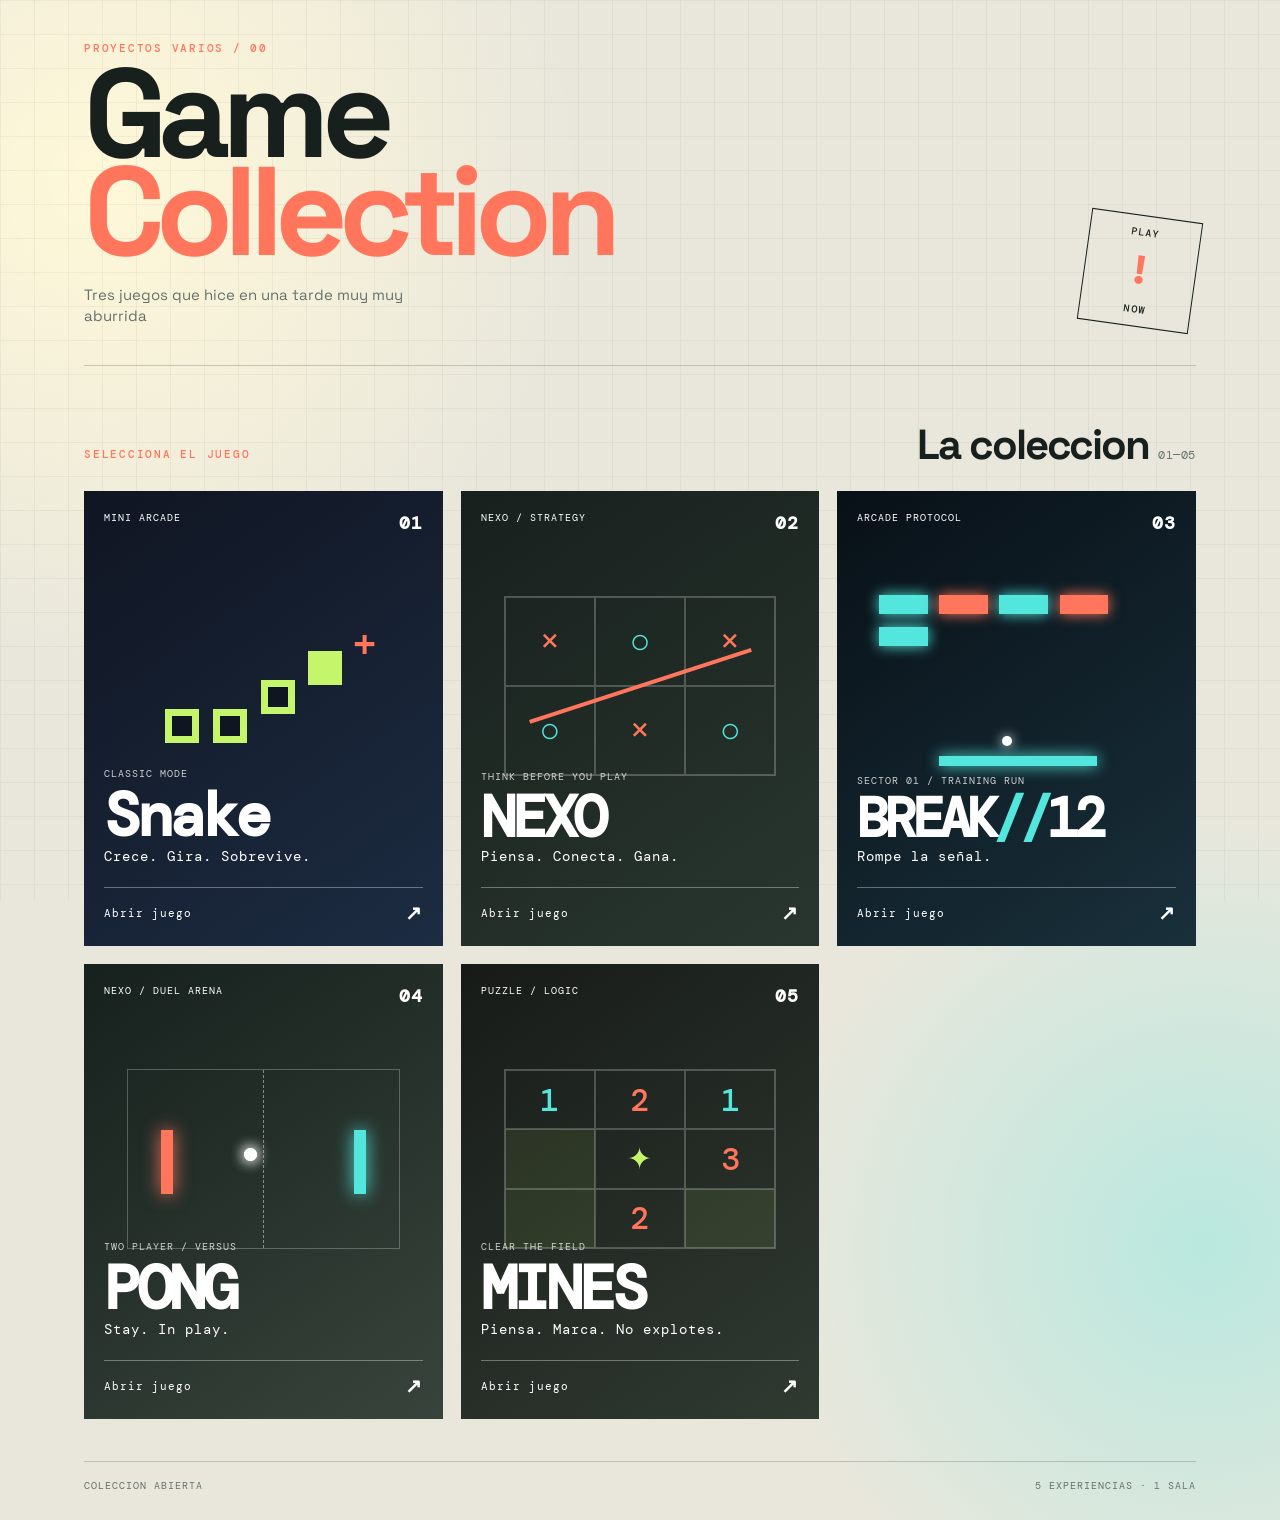
==== index.html @ 83c6a567 "1.2.0 Update Mineseeker add" ====
<!doctype html>
<html lang="es">
<head>
<meta charset="UTF-8">
<meta name="viewport" content="width=device-width, initial-scale=1">
<meta name="description" content="Coleccion de minijuegos de proyectos varios">
<title>Arcade de bolsillo</title>
<link rel="stylesheet" href="style.css">
</head>
<body>
<main class="arcade">
  <header class="hero">
    <div class="hero-copy">
      <p class="eyebrow">Proyectos varios / 00</p>
      <h1>Game<br><em>Collection</em></h1>
      <p class="intro">Tres juegos que hice en una tarde muy muy aburrida</p>
    </div>
    <div class="hero-mark" aria-hidden="true"><span>PLAY</span><b>!</b><span>NOW</span></div>
  </header>

  <section class="collection" aria-labelledby="collection-title">
    <div class="section-heading">
      <p class="eyebrow">Selecciona el juego</p>
      <h2 id="collection-title">La coleccion <span>01—05</span></h2>
    </div>

    <div class="covers">

      <a class="cover cover-snake" href="1/index.html" aria-label="Abrir Snake">
        <div class="cover-top">
          <span>MINI ARCADE</span>
          <b>01</b>
        </div>

        <div class="snake-art" aria-hidden="true">
          <i></i><i></i><i></i><i></i><strong>+</strong>
        </div>

        <div class="cover-bottom">
          <span class="cover-label">CLASSIC MODE</span>
          <h3>Snake</h3>
          <p>Crece. Gira. Sobrevive.</p>
          <span class="launch">Abrir juego <b>↗</b></span>
        </div>
      </a>

      <a class="cover cover-nexo" href="2/index.html" aria-label="Abrir Nexo, tres en raya">
        <div class="cover-top">
          <span>NEXO / STRATEGY</span>
          <b>02</b>
        </div>

        <div class="nexo-art" aria-hidden="true">
          <span>×</span><span>○</span><span>×</span>
          <span>○</span><span>×</span><span>○</span>
          <i></i>
        </div>

        <div class="cover-bottom">
          <span class="cover-label">THINK BEFORE YOU PLAY</span>
          <h3>NEXO</h3>
          <p>Piensa. Conecta. Gana.</p>
          <span class="launch">Abrir juego <b>↗</b></span>
        </div>
      </a>

      <a class="cover cover-break" href="3/index.html" aria-label="Abrir BREAK//12, Breakout">
        <div class="cover-top">
          <span>ARCADE PROTOCOL</span>
          <b>03</b>
        </div>

        <div class="break-art" aria-hidden="true">
          <span></span><span></span><span></span><span></span><span></span>
          <i></i><b></b>
        </div>

        <div class="cover-bottom">
          <span class="cover-label">SECTOR 01 / TRAINING RUN</span>
          <h3>BREAK<span>//</span>12</h3>
          <p>Rompe la señal.</p>
          <span class="launch">Abrir juego <b>↗</b></span>
        </div>
      </a>

      <a class="cover cover-pong" href="4/index.html" aria-label="Abrir Pong">
        <div class="cover-top">
          <span>NEXO / DUEL ARENA</span>
          <b>04</b>
        </div>

        <div class="pong-art" aria-hidden="true">
          <i></i><i></i><strong></strong><b></b>
        </div>

        <div class="cover-bottom">
          <span class="cover-label">TWO PLAYER / VERSUS</span>
          <h3>PONG</h3>
          <p>Stay. In play.</p>
          <span class="launch">Abrir juego <b>↗</b></span>
        </div>
      </a>

      <a class="cover cover-mines" href="5/index.html" aria-label="Abrir Buscaminas">
        <div class="cover-top">
          <span>PUZZLE / LOGIC</span>
          <b>05</b>
        </div>

        <div class="mines-art" aria-hidden="true">
          <span>1</span>
          <span>2</span>
          <span>1</span>
          <span></span>
          <span class="mine">✦</span>
          <span>3</span>
          <span></span>
          <span>2</span>
          <span></span>
        </div>

        <div class="cover-bottom">
          <span class="cover-label">CLEAR THE FIELD</span>
          <h3>MINES</h3>
          <p>Piensa. Marca. No explotes.</p>
          <span class="launch">Abrir juego <b>↗</b></span>
        </div>
      </a>

    </div>
  </section>

  <footer>
    <span>COLECCION ABIERTA</span>
    <span>5 EXPERIENCIAS · 1 SALA</span>
  </footer>
</main>
</body>
</html>
---- style.css ----
@import url('https://fonts.googleapis.com/css2?family=DM+Mono:wght@400;500&family=Space+Grotesk:wght@400;500;700&display=swap');

:root {
    --ink: #17201d;
    --paper: #e9e7dc;
    --muted: #66716b;
    --lime: #c4f56a;
    --coral: #ff765c;
    --cyan: #52e6dc;
    --line: rgba(23, 32, 29, 0.2);
}

* {
    box-sizing: border-box;
}

body {
    min-height: 100vh;
    margin: 0;
    color: var(--ink);
    background:
        radial-gradient(circle at 8% 12%, #fff8d8 0, transparent 27%),
        radial-gradient(circle at 94% 82%, #b9e8df 0, transparent 25%),
        var(--paper);
    font-family: 'Space Grotesk', sans-serif;
}

body:before {
    position: fixed;
    inset: 0;
    z-index: -1;
    opacity: 0.22;
    pointer-events: none;
    background-image:
        linear-gradient(var(--line) 1px, transparent 1px),
        linear-gradient(90deg, var(--line) 1px, transparent 1px);
    background-size: 34px 34px;
    content: '';
}

.arcade {
    width: min(1180px, 100%);
    margin: auto;
    padding: 42px 34px 28px;
}

.hero {
    display: flex;
    align-items: end;
    justify-content: space-between;
    gap: 30px;
    padding-bottom: 38px;
    border-bottom: 1px solid var(--line);
}

.eyebrow {
    margin: 0 0 10px;
    color: var(--coral);
    font: 500 11px/1.2 'DM Mono', monospace;
    letter-spacing: 0.16em;
    text-transform: uppercase;
}

h1 {
    margin: 0;
    font-size: clamp(58px, 10vw, 126px);
    line-height: 0.78;
    letter-spacing: -0.07em;
}

h1 em {
    color: var(--coral);
    font-style: normal;
}

.intro {
    max-width: 350px;
    margin: 22px 0 0;
    color: var(--muted);
    font-size: 15px;
    line-height: 1.45;
}

.hero-mark {
    display: grid;
    place-items: center;
    width: 112px;
    height: 112px;
    border: 1px solid var(--ink);
    transform: rotate(8deg);
    font: 500 10px 'DM Mono', monospace;
    letter-spacing: 0.12em;
}

.hero-mark b {
    color: var(--coral);
    font-size: 38px;
    line-height: 0.7;
}

.collection {
    padding: 52px 0 42px;
}

.section-heading {
    display: flex;
    align-items: end;
    justify-content: space-between;
    gap: 20px;
    margin-bottom: 20px;
}

.section-heading h2 {
    margin: 0;
    font-size: clamp(24px, 4vw, 42px);
    letter-spacing: -0.05em;
}

.section-heading h2 span {
    color: var(--muted);
    font: 400 12px 'DM Mono', monospace;
    letter-spacing: 0.05em;
}

.covers {
    display: grid;
    grid-template-columns: repeat(3, 1fr);
    gap: 18px;
}

.cover {
    position: relative;
    display: flex;
    flex-direction: column;
    min-height: 455px;
    overflow: hidden;
    padding: 20px;
    color: #fff;
    text-decoration: none;
    transition:
        transform 0.25s ease,
        box-shadow 0.25s ease;
}

.cover:hover,
.cover:focus-visible {
    transform: translateY(-8px) rotate(-1deg);
    box-shadow: 12px 14px 0 rgba(23, 32, 29, 0.16);
    outline: none;
}

.cover-top,
.cover-bottom {
    position: relative;
    z-index: 1;
    display: flex;
    justify-content: space-between;
    gap: 15px;
    font: 10px 'DM Mono', monospace;
    letter-spacing: 0.1em;
}

.cover-top b {
    font-size: 18px;
}

.cover-bottom {
    display: block;
    margin-top: auto;
}

.cover-label {
    font-size: 10px;
    opacity: 0.78;
}

.cover h3 {
    margin: 8px 0 4px;
    font-size: clamp(35px, 5vw, 61px);
    line-height: 0.9;
    letter-spacing: -0.07em;
}

.cover p {
    margin: 0 0 22px;
    font-size: 14px;
}

.launch {
    display: flex;
    align-items: center;
    justify-content: space-between;
    padding-top: 12px;
    border-top: 1px solid rgba(255, 255, 255, 0.35);
    font-size: 11px;
}

.launch b {
    font-size: 20px;
}

.cover-snake {
    background: linear-gradient(145deg, #101522, #1c2c42);
}

.cover-nexo {
    background: linear-gradient(145deg, #18201d, #29362f);
}

.cover-break {
    background: linear-gradient(145deg, #081017, #19303b);
}

.cover-nexo h3 {
    font-size: clamp(36px, 5vw, 58px);
}

.cover-break h3 {
    font: 700 clamp(31px, 4.5vw, 54px) / 0.9 'DM Mono', monospace;
    letter-spacing: -0.09em;
}

.cover-break h3 span {
    color: var(--cyan);
}

.snake-art {
    position: absolute;
    inset: 27% 13% auto;
    height: 170px;
}

.snake-art i {
    position: absolute;
    width: 34px;
    height: 34px;
    border: 7px solid var(--lime);
    background: #101522;
}

.snake-art i:nth-child(1) {
    left: 13%;
    top: 56%;
}

.snake-art i:nth-child(2) {
    left: 31%;
    top: 56%;
}

.snake-art i:nth-child(3) {
    left: 49%;
    top: 39%;
}

.snake-art i:nth-child(4) {
    left: 67%;
    top: 22%;
    background: var(--lime);
}

.snake-art strong {
    position: absolute;
    right: 7%;
    top: 2%;
    color: var(--coral);
    font: 500 42px 'DM Mono', monospace;
}

.nexo-art {
    position: absolute;
    inset: 23% 12% auto;
    display: grid;
    grid-template-columns: repeat(3, 1fr);
    height: 180px;
    border: 1px solid rgba(255, 255, 255, 0.24);
}

.nexo-art span {
    display: grid;
    place-items: center;
    border: 1px solid rgba(255, 255, 255, 0.22);
    font-size: 35px;
}

.nexo-art span:nth-child(odd) {
    color: var(--coral);
}

.nexo-art span:nth-child(even) {
    color: var(--cyan);
}

.nexo-art i {
    position: absolute;
    left: 7%;
    right: 7%;
    top: 49%;
    height: 4px;
    background: var(--coral);
    transform: rotate(-18deg);
}

.break-art {
    position: absolute;
    inset: 22% 10% auto;
    height: 180px;
}

.break-art span {
    position: relative;
    display: inline-block;
    width: 17%;
    height: 19px;
    margin: 4px 2%;
    background: var(--cyan);
    box-shadow: 0 0 14px var(--cyan);
}

.break-art span:nth-child(2n) {
    background: var(--coral);
    box-shadow: 0 0 14px var(--coral);
}

.break-art i {
    position: absolute;
    left: 45%;
    bottom: 25px;
    width: 10px;
    height: 10px;
    border-radius: 50%;
    background: #fff;
    box-shadow: 0 0 12px #fff;
}

.break-art b {
    position: absolute;
    bottom: 5px;
    left: 23%;
    width: 55%;
    height: 10px;
    background: var(--cyan);
    box-shadow: 0 0 15px var(--cyan);
}

.cover-pong {
    background: linear-gradient(145deg, #16201d, #38443b);
}

.pong-art {
    position: absolute;
    inset: 23% 12% auto;
    height: 180px;
    border: 1px solid rgba(255, 255, 255, 0.25);
}

.pong-art:after {
    position: absolute;
    top: 0;
    bottom: 0;
    left: 50%;
    border-left: 1px dashed rgba(255, 255, 255, 0.45);
    content: '';
}

.pong-art i {
    position: absolute;
    top: 34%;
    width: 12px;
    height: 64px;
    background: var(--coral);
    box-shadow: 0 0 18px var(--coral);
}

.pong-art i:first-child {
    left: 12%;
}

.pong-art i:nth-child(2) {
    right: 12%;
    background: var(--cyan);
    box-shadow: 0 0 18px var(--cyan);
}

.pong-art strong,
.pong-art b {
    position: absolute;
    left: 43%;
    top: 44%;
    width: 13px;
    height: 13px;
    border-radius: 50%;
    background: #fff;
    box-shadow: 0 0 14px #fff;
}

.pong-art b {
    animation: serve 1.8s infinite alternate ease-in-out;
}

@keyframes serve {
    to {
        transform: translateX(85px);
    }
}

footer {
    display: flex;
    justify-content: space-between;
    padding-top: 17px;
    border-top: 1px solid var(--line);
    color: var(--muted);
    font: 10px 'DM Mono', monospace;
    letter-spacing: 0.1em;
}

@media (max-width: 760px) {
    .arcade {
        padding: 28px 18px 22px;
    }

    .hero {
        align-items: start;
        padding-bottom: 30px;
    }

    .hero-mark {
        width: 74px;
        height: 74px;
        flex: none;
    }

    .hero-mark b {
        font-size: 27px;
    }

    .covers {
        grid-template-columns: 1fr;
        gap: 16px;
    }

    .cover {
        min-height: 390px;
    }

    .section-heading {
        display: block;
    }

    .section-heading h2 {
        margin-top: 3px;
    }

    .collection {
        padding-top: 36px;
    }

    .snake-art,
    .nexo-art,
    .break-art,
    .pong-art {
    top: 20%;
    }

    footer {
        gap: 12px;
        line-height: 1.4;
    }
}

.cover-mines {
    background: linear-gradient(145deg, #171b18, #303a31);
}

.mines-art {
    position: absolute;
    inset: 23% 12% auto;
    display: grid;
    grid-template-columns: repeat(3, 1fr);
    height: 180px;
    border: 1px solid rgba(255, 255, 255, 0.24);
}

.mines-art span {
    display: grid;
    place-items: center;
    border: 1px solid rgba(255, 255, 255, 0.22);
    color: var(--cyan);
    font: 500 32px 'DM Mono', monospace;
}

.mines-art span:nth-child(2),
.mines-art span:nth-child(6),
.mines-art span:nth-child(8) {
    color: var(--coral);
}

.mines-art span.mine {
    color: var(--lime);
    font-size: 30px;
}

.mines-art span:nth-child(4),
.mines-art span:nth-child(7),
.mines-art span:nth-child(9) {
    background: rgba(196, 245, 106, 0.08);
}

@media (prefers-reduced-motion: reduce) {
    .cover {
        transition: none;
    }

    .cover:hover,
    .cover:focus-visible {
        transform: none;
    }
}
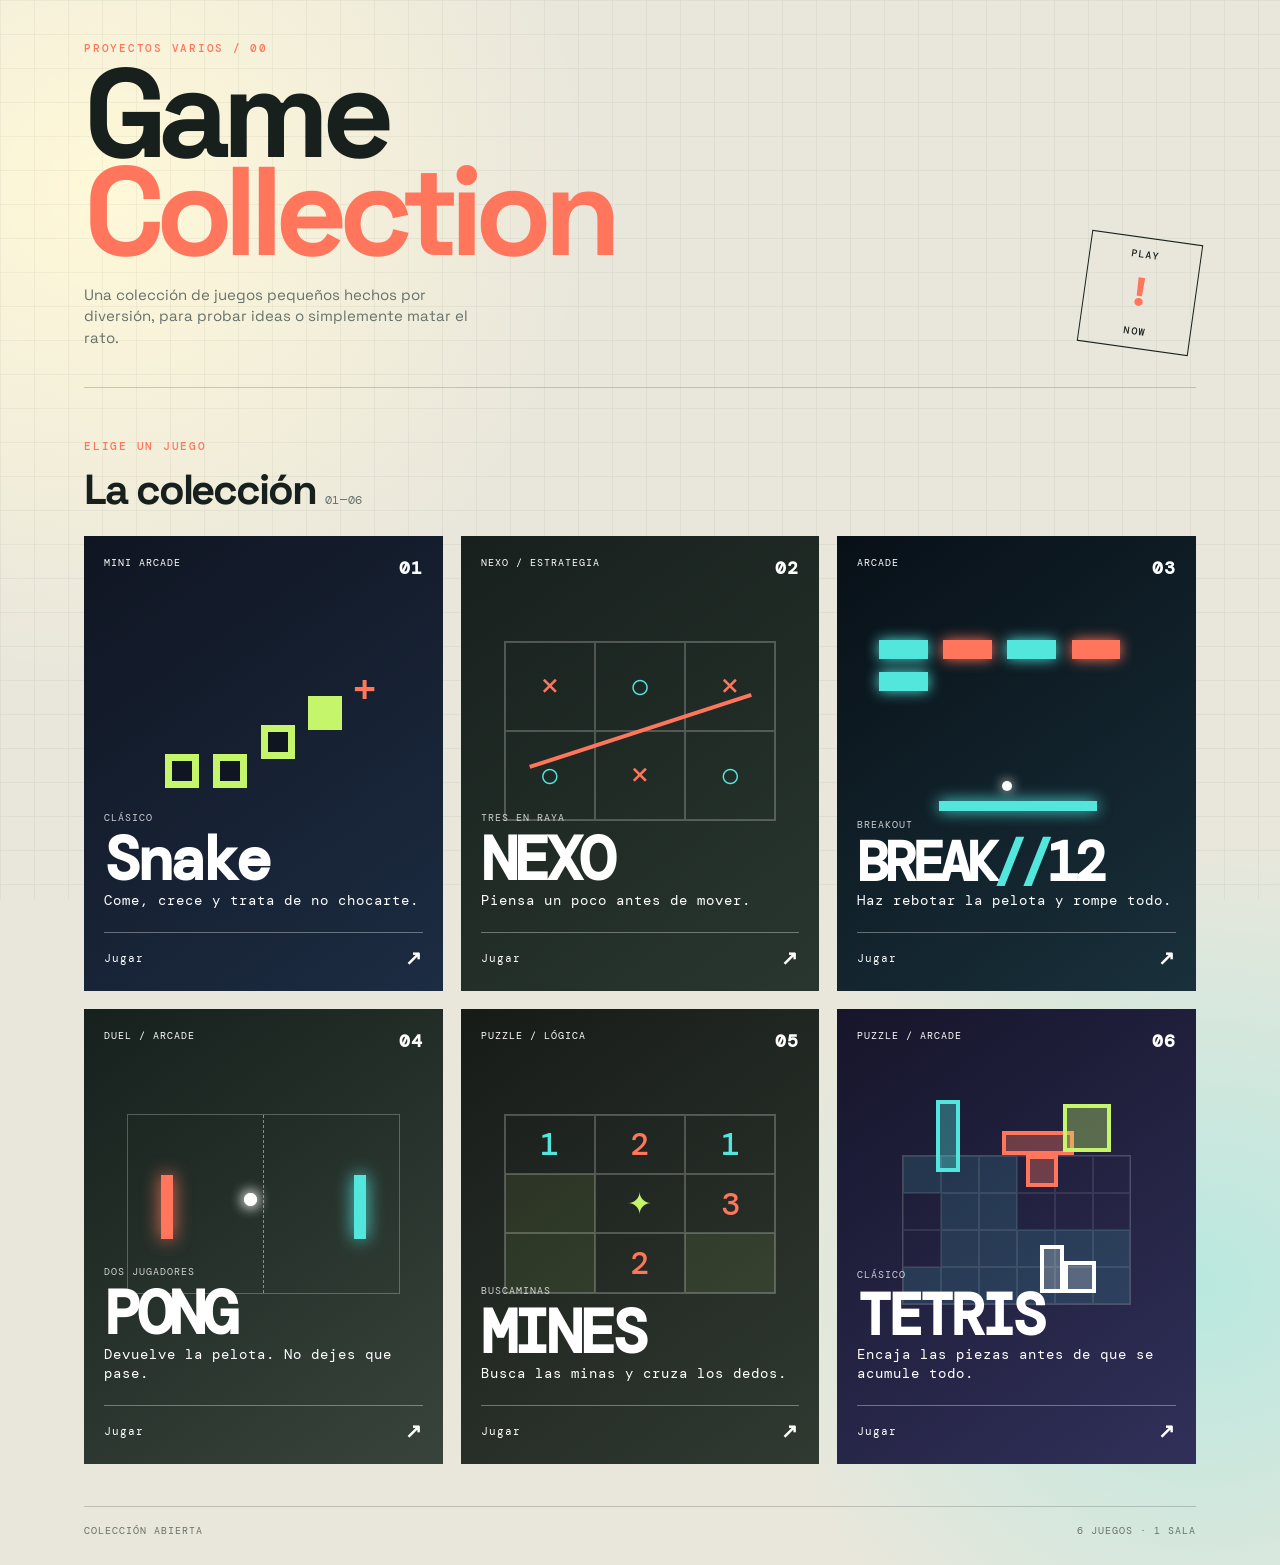
==== commit f2f191ed: "1.3.0 Update" ====
--- a/index.html
+++ b/index.html
@@ -1,139 +1,215 @@
 <!doctype html>
+
 <html lang="es">
 <head>
 <meta charset="UTF-8">
 <meta name="viewport" content="width=device-width, initial-scale=1">
-<meta name="description" content="Coleccion de minijuegos de proyectos varios">
+<meta name="description" content="Una pequeña colección de minijuegos y proyectos personales">
 <title>Arcade de bolsillo</title>
 <link rel="stylesheet" href="style.css">
 </head>
 <body>
+
 <main class="arcade">
+
   <header class="hero">
     <div class="hero-copy">
       <p class="eyebrow">Proyectos varios / 00</p>
       <h1>Game<br><em>Collection</em></h1>
-      <p class="intro">Tres juegos que hice en una tarde muy muy aburrida</p>
-    </div>
-    <div class="hero-mark" aria-hidden="true"><span>PLAY</span><b>!</b><span>NOW</span></div>
+      <p class="intro">Una colección de juegos pequeños hechos por diversión, para probar ideas o simplemente matar el rato.</p>
+    </div>
+
+<div class="hero-mark" aria-hidden="true">
+  <span>PLAY</span>
+  <b>!</b>
+  <span>NOW</span>
+</div>
+
   </header>
 
   <section class="collection" aria-labelledby="collection-title">
-    <div class="section-heading">
-      <p class="eyebrow">Selecciona el juego</p>
-      <h2 id="collection-title">La coleccion <span>01—05</span></h2>
-    </div>
-
-    <div class="covers">
-
-      <a class="cover cover-snake" href="1/index.html" aria-label="Abrir Snake">
-        <div class="cover-top">
-          <span>MINI ARCADE</span>
-          <b>01</b>
-        </div>
-
-        <div class="snake-art" aria-hidden="true">
-          <i></i><i></i><i></i><i></i><strong>+</strong>
-        </div>
-
-        <div class="cover-bottom">
-          <span class="cover-label">CLASSIC MODE</span>
-          <h3>Snake</h3>
-          <p>Crece. Gira. Sobrevive.</p>
-          <span class="launch">Abrir juego <b>↗</b></span>
-        </div>
-      </a>
-
-      <a class="cover cover-nexo" href="2/index.html" aria-label="Abrir Nexo, tres en raya">
-        <div class="cover-top">
-          <span>NEXO / STRATEGY</span>
-          <b>02</b>
-        </div>
-
-        <div class="nexo-art" aria-hidden="true">
-          <span>×</span><span>○</span><span>×</span>
-          <span>○</span><span>×</span><span>○</span>
-          <i></i>
-        </div>
-
-        <div class="cover-bottom">
-          <span class="cover-label">THINK BEFORE YOU PLAY</span>
-          <h3>NEXO</h3>
-          <p>Piensa. Conecta. Gana.</p>
-          <span class="launch">Abrir juego <b>↗</b></span>
-        </div>
-      </a>
-
-      <a class="cover cover-break" href="3/index.html" aria-label="Abrir BREAK//12, Breakout">
-        <div class="cover-top">
-          <span>ARCADE PROTOCOL</span>
-          <b>03</b>
-        </div>
-
-        <div class="break-art" aria-hidden="true">
-          <span></span><span></span><span></span><span></span><span></span>
-          <i></i><b></b>
-        </div>
-
-        <div class="cover-bottom">
-          <span class="cover-label">SECTOR 01 / TRAINING RUN</span>
-          <h3>BREAK<span>//</span>12</h3>
-          <p>Rompe la señal.</p>
-          <span class="launch">Abrir juego <b>↗</b></span>
-        </div>
-      </a>
-
-      <a class="cover cover-pong" href="4/index.html" aria-label="Abrir Pong">
-        <div class="cover-top">
-          <span>NEXO / DUEL ARENA</span>
-          <b>04</b>
-        </div>
-
-        <div class="pong-art" aria-hidden="true">
-          <i></i><i></i><strong></strong><b></b>
-        </div>
-
-        <div class="cover-bottom">
-          <span class="cover-label">TWO PLAYER / VERSUS</span>
-          <h3>PONG</h3>
-          <p>Stay. In play.</p>
-          <span class="launch">Abrir juego <b>↗</b></span>
-        </div>
-      </a>
-
-      <a class="cover cover-mines" href="5/index.html" aria-label="Abrir Buscaminas">
-        <div class="cover-top">
-          <span>PUZZLE / LOGIC</span>
-          <b>05</b>
-        </div>
-
-        <div class="mines-art" aria-hidden="true">
-          <span>1</span>
-          <span>2</span>
-          <span>1</span>
-          <span></span>
-          <span class="mine">✦</span>
-          <span>3</span>
-          <span></span>
-          <span>2</span>
-          <span></span>
-        </div>
-
-        <div class="cover-bottom">
-          <span class="cover-label">CLEAR THE FIELD</span>
-          <h3>MINES</h3>
-          <p>Piensa. Marca. No explotes.</p>
-          <span class="launch">Abrir juego <b>↗</b></span>
-        </div>
-      </a>
-
-    </div>
+
+<div class="section-heading">
+  <div>
+    <p class="eyebrow">Elige un juego</p>
+    <h2 id="collection-title">La colección <span>01—06</span></h2>
+  </div>
+</div>
+
+
+<div class="covers">
+
+  <a class="cover cover-snake" href="1/index.html" aria-label="Abrir Snake">
+
+    <div class="cover-top">
+      <span>MINI ARCADE</span>
+      <b>01</b>
+    </div>
+
+    <div class="snake-art" aria-hidden="true">
+      <i></i>
+      <i></i>
+      <i></i>
+      <i></i>
+      <strong>+</strong>
+    </div>
+
+    <div class="cover-bottom">
+      <span class="cover-label">CLÁSICO</span>
+      <h3>Snake</h3>
+      <p>Come, crece y trata de no chocarte.</p>
+      <span class="launch">Jugar <b>↗</b></span>
+    </div>
+
+  </a>
+
+  <a class="cover cover-nexo" href="2/index.html" aria-label="Abrir Nexo, tres en raya">
+
+    <div class="cover-top">
+      <span>NEXO / ESTRATEGIA</span>
+      <b>02</b>
+    </div>
+
+    <div class="nexo-art" aria-hidden="true">
+      <span>×</span>
+      <span>○</span>
+      <span>×</span>
+      <span>○</span>
+      <span>×</span>
+      <span>○</span>
+      <i></i>
+    </div>
+
+    <div class="cover-bottom">
+      <span class="cover-label">TRES EN RAYA</span>
+      <h3>NEXO</h3>
+      <p>Piensa un poco antes de mover.</p>
+      <span class="launch">Jugar <b>↗</b></span>
+    </div>
+
+  </a>
+
+  <a class="cover cover-break" href="3/index.html" aria-label="Abrir BREAK//12, Breakout">
+
+    <div class="cover-top">
+      <span>ARCADE</span>
+      <b>03</b>
+    </div>
+
+    <div class="break-art" aria-hidden="true">
+      <span></span>
+      <span></span>
+      <span></span>
+      <span></span>
+      <span></span>
+      <i></i>
+      <b></b>
+    </div>
+
+    <div class="cover-bottom">
+      <span class="cover-label">BREAKOUT</span>
+      <h3>BREAK<span>//</span>12</h3>
+      <p>Haz rebotar la pelota y rompe todo.</p>
+      <span class="launch">Jugar <b>↗</b></span>
+    </div>
+
+  </a>
+
+  <a class="cover cover-pong" href="4/index.html" aria-label="Abrir Pong">
+
+    <div class="cover-top">
+      <span>DUEL / ARCADE</span>
+      <b>04</b>
+    </div>
+
+    <div class="pong-art" aria-hidden="true">
+      <i></i>
+      <i></i>
+      <strong></strong>
+      <b></b>
+    </div>
+
+    <div class="cover-bottom">
+      <span class="cover-label">DOS JUGADORES</span>
+      <h3>PONG</h3>
+      <p>Devuelve la pelota. No dejes que pase.</p>
+      <span class="launch">Jugar <b>↗</b></span>
+    </div>
+
+  </a>
+
+  <a class="cover cover-mines" href="5/index.html" aria-label="Abrir Buscaminas">
+
+    <div class="cover-top">
+      <span>PUZZLE / LÓGICA</span>
+      <b>05</b>
+    </div>
+
+    <div class="mines-art" aria-hidden="true">
+      <span>1</span>
+      <span>2</span>
+      <span>1</span>
+      <span></span>
+      <span class="mine">✦</span>
+      <span>3</span>
+      <span></span>
+      <span>2</span>
+      <span></span>
+    </div>
+
+    <div class="cover-bottom">
+      <span class="cover-label">BUSCAMINAS</span>
+      <h3>MINES</h3>
+      <p>Busca las minas y cruza los dedos.</p>
+      <span class="launch">Jugar <b>↗</b></span>
+    </div>
+
+  </a>
+
+
+
+  <a class="cover cover-tetris" href="6/index.html" aria-label="Abrir Tetris">
+
+    <div class="cover-top">
+      <span>PUZZLE / ARCADE</span>
+      <b>06</b>
+    </div>
+
+    <div class="tetris-art" aria-hidden="true">
+
+      <span class="piece piece-i"></span>
+      <span class="piece piece-t"></span>
+      <span class="piece piece-o"></span>
+      <span class="piece piece-l"></span>
+
+      <div class="tetris-grid">
+        <i></i><i></i><i></i><i></i><i></i><i></i>
+        <i></i><i></i><i></i><i></i><i></i><i></i>
+        <i></i><i></i><i></i><i></i><i></i><i></i>
+        <i></i><i></i><i></i><i></i><i></i><i></i>
+      </div>
+
+    </div>
+
+    <div class="cover-bottom">
+      <span class="cover-label">CLÁSICO</span>
+      <h3>TETRIS</h3>
+      <p>Encaja las piezas antes de que se acumule todo.</p>
+      <span class="launch">Jugar <b>↗</b></span>
+    </div>
+
+  </a>
+
+</div>
+
   </section>
 
   <footer>
-    <span>COLECCION ABIERTA</span>
-    <span>5 EXPERIENCIAS · 1 SALA</span>
+    <span>COLECCIÓN ABIERTA</span>
+    <span>6 JUEGOS · 1 SALA</span>
   </footer>
+
 </main>
+
 </body>
-</html>+</html>
--- a/style.css
+++ b/style.css
@@ -1,518 +1,678 @@
 @import url('https://fonts.googleapis.com/css2?family=DM+Mono:wght@400;500&family=Space+Grotesk:wght@400;500;700&display=swap');
 
 :root {
-    --ink: #17201d;
-    --paper: #e9e7dc;
-    --muted: #66716b;
-    --lime: #c4f56a;
-    --coral: #ff765c;
-    --cyan: #52e6dc;
-    --line: rgba(23, 32, 29, 0.2);
+--ink: #17201d;
+--paper: #e9e7dc;
+--muted: #66716b;
+--lime: #c4f56a;
+--coral: #ff765c;
+--cyan: #52e6dc;
+--line: rgba(23, 32, 29, 0.2);
 }
 
 * {
-    box-sizing: border-box;
-}
+  box-sizing: border-box;
+  }
 
 body {
-    min-height: 100vh;
-    margin: 0;
-    color: var(--ink);
-    background:
-        radial-gradient(circle at 8% 12%, #fff8d8 0, transparent 27%),
-        radial-gradient(circle at 94% 82%, #b9e8df 0, transparent 25%),
-        var(--paper);
-    font-family: 'Space Grotesk', sans-serif;
+min-height: 100vh;
+margin: 0;
+color: var(--ink);
+background:
+radial-gradient(circle at 8% 12%, #fff8d8 0, transparent 27%),
+radial-gradient(circle at 94% 82%, #b9e8df 0, transparent 25%),
+var(--paper);
+font-family: 'Space Grotesk', sans-serif;
 }
 
 body:before {
-    position: fixed;
-    inset: 0;
-    z-index: -1;
-    opacity: 0.22;
-    pointer-events: none;
-    background-image:
-        linear-gradient(var(--line) 1px, transparent 1px),
-        linear-gradient(90deg, var(--line) 1px, transparent 1px);
-    background-size: 34px 34px;
-    content: '';
+position: fixed;
+inset: 0;
+z-index: -1;
+opacity: 0.22;
+pointer-events: none;
+background-image:
+linear-gradient(var(--line) 1px, transparent 1px),
+linear-gradient(90deg, var(--line) 1px, transparent 1px);
+background-size: 34px 34px;
+content: '';
 }
 
 .arcade {
-    width: min(1180px, 100%);
-    margin: auto;
-    padding: 42px 34px 28px;
+width: min(1180px, 100%);
+margin: auto;
+padding: 42px 34px 28px;
 }
 
 .hero {
-    display: flex;
-    align-items: end;
-    justify-content: space-between;
-    gap: 30px;
-    padding-bottom: 38px;
-    border-bottom: 1px solid var(--line);
+display: flex;
+align-items: end;
+justify-content: space-between;
+gap: 30px;
+padding-bottom: 38px;
+border-bottom: 1px solid var(--line);
 }
 
 .eyebrow {
-    margin: 0 0 10px;
-    color: var(--coral);
-    font: 500 11px/1.2 'DM Mono', monospace;
-    letter-spacing: 0.16em;
-    text-transform: uppercase;
+margin: 0 0 10px;
+color: var(--coral);
+font: 500 11px/1.2 'DM Mono', monospace;
+letter-spacing: 0.16em;
+text-transform: uppercase;
 }
 
 h1 {
-    margin: 0;
-    font-size: clamp(58px, 10vw, 126px);
-    line-height: 0.78;
-    letter-spacing: -0.07em;
+margin: 0;
+font-size: clamp(58px, 10vw, 126px);
+line-height: 0.78;
+letter-spacing: -0.07em;
 }
 
 h1 em {
-    color: var(--coral);
-    font-style: normal;
+color: var(--coral);
+font-style: normal;
 }
 
 .intro {
-    max-width: 350px;
-    margin: 22px 0 0;
-    color: var(--muted);
-    font-size: 15px;
-    line-height: 1.45;
+max-width: 410px;
+margin: 22px 0 0;
+color: var(--muted);
+font-size: 15px;
+line-height: 1.45;
 }
 
 .hero-mark {
-    display: grid;
-    place-items: center;
-    width: 112px;
-    height: 112px;
-    border: 1px solid var(--ink);
-    transform: rotate(8deg);
-    font: 500 10px 'DM Mono', monospace;
-    letter-spacing: 0.12em;
+display: grid;
+place-items: center;
+width: 112px;
+height: 112px;
+border: 1px solid var(--ink);
+transform: rotate(8deg);
+font: 500 10px 'DM Mono', monospace;
+letter-spacing: 0.12em;
 }
 
 .hero-mark b {
-    color: var(--coral);
-    font-size: 38px;
-    line-height: 0.7;
+color: var(--coral);
+font-size: 38px;
+line-height: 0.7;
 }
 
 .collection {
-    padding: 52px 0 42px;
+padding: 52px 0 42px;
 }
 
 .section-heading {
-    display: flex;
-    align-items: end;
-    justify-content: space-between;
-    gap: 20px;
-    margin-bottom: 20px;
+display: flex;
+align-items: end;
+justify-content: space-between;
+gap: 20px;
+margin-bottom: 20px;
 }
 
 .section-heading h2 {
-    margin: 0;
-    font-size: clamp(24px, 4vw, 42px);
-    letter-spacing: -0.05em;
+margin: 0;
+font-size: clamp(24px, 4vw, 42px);
+letter-spacing: -0.05em;
 }
 
 .section-heading h2 span {
-    color: var(--muted);
-    font: 400 12px 'DM Mono', monospace;
-    letter-spacing: 0.05em;
+color: var(--muted);
+font: 400 12px 'DM Mono', monospace;
+letter-spacing: 0.05em;
 }
 
 .covers {
-    display: grid;
-    grid-template-columns: repeat(3, 1fr);
-    gap: 18px;
+display: grid;
+grid-template-columns: repeat(3, 1fr);
+gap: 18px;
 }
 
 .cover {
-    position: relative;
-    display: flex;
-    flex-direction: column;
-    min-height: 455px;
-    overflow: hidden;
-    padding: 20px;
-    color: #fff;
-    text-decoration: none;
-    transition:
-        transform 0.25s ease,
-        box-shadow 0.25s ease;
+position: relative;
+display: flex;
+flex-direction: column;
+min-height: 455px;
+overflow: hidden;
+padding: 20px;
+color: #fff;
+text-decoration: none;
+transition:
+transform 0.25s ease,
+box-shadow 0.25s ease;
 }
 
 .cover:hover,
 .cover:focus-visible {
-    transform: translateY(-8px) rotate(-1deg);
-    box-shadow: 12px 14px 0 rgba(23, 32, 29, 0.16);
-    outline: none;
+transform: translateY(-8px) rotate(-1deg);
+box-shadow: 12px 14px 0 rgba(23, 32, 29, 0.16);
+outline: none;
 }
 
 .cover-top,
 .cover-bottom {
-    position: relative;
-    z-index: 1;
-    display: flex;
-    justify-content: space-between;
-    gap: 15px;
-    font: 10px 'DM Mono', monospace;
-    letter-spacing: 0.1em;
+position: relative;
+z-index: 2;
+display: flex;
+justify-content: space-between;
+gap: 15px;
+font: 10px 'DM Mono', monospace;
+letter-spacing: 0.1em;
 }
 
 .cover-top b {
-    font-size: 18px;
+font-size: 18px;
 }
 
 .cover-bottom {
-    display: block;
-    margin-top: auto;
+display: block;
+margin-top: auto;
 }
 
 .cover-label {
-    font-size: 10px;
-    opacity: 0.78;
+font-size: 10px;
+opacity: 0.78;
 }
 
 .cover h3 {
-    margin: 8px 0 4px;
-    font-size: clamp(35px, 5vw, 61px);
-    line-height: 0.9;
-    letter-spacing: -0.07em;
+margin: 8px 0 4px;
+font-size: clamp(35px, 5vw, 61px);
+line-height: 0.9;
+letter-spacing: -0.07em;
 }
 
 .cover p {
-    margin: 0 0 22px;
-    font-size: 14px;
+margin: 0 0 22px;
+font-size: 14px;
+line-height: 1.35;
 }
 
 .launch {
-    display: flex;
-    align-items: center;
-    justify-content: space-between;
-    padding-top: 12px;
-    border-top: 1px solid rgba(255, 255, 255, 0.35);
-    font-size: 11px;
+display: flex;
+align-items: center;
+justify-content: space-between;
+padding-top: 12px;
+border-top: 1px solid rgba(255, 255, 255, 0.35);
+font-size: 11px;
 }
 
 .launch b {
-    font-size: 20px;
-}
+font-size: 20px;
+}
+
+/* ================================================================
+FONDOS
+================================================================ */
 
 .cover-snake {
-    background: linear-gradient(145deg, #101522, #1c2c42);
+background: linear-gradient(145deg, #101522, #1c2c42);
 }
 
 .cover-nexo {
-    background: linear-gradient(145deg, #18201d, #29362f);
+background: linear-gradient(145deg, #18201d, #29362f);
 }
 
 .cover-break {
-    background: linear-gradient(145deg, #081017, #19303b);
-}
-
-.cover-nexo h3 {
-    font-size: clamp(36px, 5vw, 58px);
-}
+background: linear-gradient(145deg, #081017, #19303b);
+}
+
+.cover-pong {
+background: linear-gradient(145deg, #16201d, #38443b);
+}
+
+.cover-mines {
+background: linear-gradient(145deg, #171b18, #303a31);
+}
+
+.cover-tetris {
+background: linear-gradient(145deg, #16152a, #30305a);
+}
+
+/* ================================================================
+SNAKE
+================================================================ */
+
+.snake-art {
+position: absolute;
+inset: 27% 13% auto;
+height: 170px;
+}
+
+.snake-art i {
+position: absolute;
+width: 34px;
+height: 34px;
+border: 7px solid var(--lime);
+background: #101522;
+}
+
+.snake-art i:nth-child(1) {
+left: 13%;
+top: 56%;
+}
+
+.snake-art i:nth-child(2) {
+left: 31%;
+top: 56%;
+}
+
+.snake-art i:nth-child(3) {
+left: 49%;
+top: 39%;
+}
+
+.snake-art i:nth-child(4) {
+left: 67%;
+top: 22%;
+background: var(--lime);
+}
+
+.snake-art strong {
+position: absolute;
+right: 7%;
+top: 2%;
+color: var(--coral);
+font: 500 42px 'DM Mono', monospace;
+}
+
+/* ================================================================
+NEXO
+================================================================ */
+
+.nexo-art {
+position: absolute;
+inset: 23% 12% auto;
+display: grid;
+grid-template-columns: repeat(3, 1fr);
+height: 180px;
+border: 1px solid rgba(255, 255, 255, 0.24);
+}
+
+.nexo-art span {
+display: grid;
+place-items: center;
+border: 1px solid rgba(255, 255, 255, 0.22);
+font-size: 35px;
+}
+
+.nexo-art span:nth-child(odd) {
+color: var(--coral);
+}
+
+.nexo-art span:nth-child(even) {
+color: var(--cyan);
+}
+
+.nexo-art i {
+position: absolute;
+left: 7%;
+right: 7%;
+top: 49%;
+height: 4px;
+background: var(--coral);
+transform: rotate(-18deg);
+}
+
+/* ================================================================
+BREAKOUT
+================================================================ */
 
 .cover-break h3 {
-    font: 700 clamp(31px, 4.5vw, 54px) / 0.9 'DM Mono', monospace;
-    letter-spacing: -0.09em;
+font: 700 clamp(31px, 4.5vw, 54px) / 0.9 'DM Mono', monospace;
+letter-spacing: -0.09em;
 }
 
 .cover-break h3 span {
-    color: var(--cyan);
-}
-
-.snake-art {
-    position: absolute;
-    inset: 27% 13% auto;
-    height: 170px;
-}
-
-.snake-art i {
-    position: absolute;
-    width: 34px;
-    height: 34px;
-    border: 7px solid var(--lime);
-    background: #101522;
-}
-
-.snake-art i:nth-child(1) {
-    left: 13%;
-    top: 56%;
-}
-
-.snake-art i:nth-child(2) {
-    left: 31%;
-    top: 56%;
-}
-
-.snake-art i:nth-child(3) {
-    left: 49%;
-    top: 39%;
-}
-
-.snake-art i:nth-child(4) {
-    left: 67%;
-    top: 22%;
-    background: var(--lime);
-}
-
-.snake-art strong {
-    position: absolute;
-    right: 7%;
-    top: 2%;
-    color: var(--coral);
-    font: 500 42px 'DM Mono', monospace;
-}
-
-.nexo-art {
-    position: absolute;
-    inset: 23% 12% auto;
-    display: grid;
-    grid-template-columns: repeat(3, 1fr);
-    height: 180px;
-    border: 1px solid rgba(255, 255, 255, 0.24);
-}
-
-.nexo-art span {
-    display: grid;
-    place-items: center;
-    border: 1px solid rgba(255, 255, 255, 0.22);
-    font-size: 35px;
-}
-
-.nexo-art span:nth-child(odd) {
-    color: var(--coral);
-}
-
-.nexo-art span:nth-child(even) {
-    color: var(--cyan);
-}
-
-.nexo-art i {
-    position: absolute;
-    left: 7%;
-    right: 7%;
-    top: 49%;
-    height: 4px;
-    background: var(--coral);
-    transform: rotate(-18deg);
+color: var(--cyan);
 }
 
 .break-art {
-    position: absolute;
-    inset: 22% 10% auto;
-    height: 180px;
+position: absolute;
+inset: 22% 10% auto;
+height: 180px;
 }
 
 .break-art span {
-    position: relative;
-    display: inline-block;
-    width: 17%;
-    height: 19px;
-    margin: 4px 2%;
-    background: var(--cyan);
-    box-shadow: 0 0 14px var(--cyan);
+position: relative;
+display: inline-block;
+width: 17%;
+height: 19px;
+margin: 4px 2%;
+background: var(--cyan);
+box-shadow: 0 0 14px var(--cyan);
 }
 
 .break-art span:nth-child(2n) {
-    background: var(--coral);
-    box-shadow: 0 0 14px var(--coral);
+background: var(--coral);
+box-shadow: 0 0 14px var(--coral);
 }
 
 .break-art i {
-    position: absolute;
-    left: 45%;
-    bottom: 25px;
-    width: 10px;
-    height: 10px;
-    border-radius: 50%;
-    background: #fff;
-    box-shadow: 0 0 12px #fff;
+position: absolute;
+left: 45%;
+bottom: 25px;
+width: 10px;
+height: 10px;
+border-radius: 50%;
+background: #fff;
+box-shadow: 0 0 12px #fff;
 }
 
 .break-art b {
-    position: absolute;
-    bottom: 5px;
-    left: 23%;
-    width: 55%;
-    height: 10px;
-    background: var(--cyan);
-    box-shadow: 0 0 15px var(--cyan);
-}
-
-.cover-pong {
-    background: linear-gradient(145deg, #16201d, #38443b);
-}
+position: absolute;
+bottom: 5px;
+left: 23%;
+width: 55%;
+height: 10px;
+background: var(--cyan);
+box-shadow: 0 0 15px var(--cyan);
+}
+
+/* ================================================================
+PONG
+================================================================ */
 
 .pong-art {
-    position: absolute;
-    inset: 23% 12% auto;
-    height: 180px;
-    border: 1px solid rgba(255, 255, 255, 0.25);
+position: absolute;
+inset: 23% 12% auto;
+height: 180px;
+border: 1px solid rgba(255, 255, 255, 0.25);
 }
 
 .pong-art:after {
-    position: absolute;
-    top: 0;
-    bottom: 0;
-    left: 50%;
-    border-left: 1px dashed rgba(255, 255, 255, 0.45);
-    content: '';
+position: absolute;
+top: 0;
+bottom: 0;
+left: 50%;
+border-left: 1px dashed rgba(255, 255, 255, 0.45);
+content: '';
 }
 
 .pong-art i {
-    position: absolute;
-    top: 34%;
-    width: 12px;
-    height: 64px;
-    background: var(--coral);
-    box-shadow: 0 0 18px var(--coral);
+position: absolute;
+top: 34%;
+width: 12px;
+height: 64px;
+background: var(--coral);
+box-shadow: 0 0 18px var(--coral);
 }
 
 .pong-art i:first-child {
-    left: 12%;
+left: 12%;
 }
 
 .pong-art i:nth-child(2) {
-    right: 12%;
-    background: var(--cyan);
-    box-shadow: 0 0 18px var(--cyan);
+right: 12%;
+background: var(--cyan);
+box-shadow: 0 0 18px var(--cyan);
 }
 
 .pong-art strong,
 .pong-art b {
-    position: absolute;
-    left: 43%;
-    top: 44%;
-    width: 13px;
-    height: 13px;
-    border-radius: 50%;
-    background: #fff;
-    box-shadow: 0 0 14px #fff;
+position: absolute;
+left: 43%;
+top: 44%;
+width: 13px;
+height: 13px;
+border-radius: 50%;
+background: #fff;
+box-shadow: 0 0 14px #fff;
 }
 
 .pong-art b {
-    animation: serve 1.8s infinite alternate ease-in-out;
+animation: serve 1.8s infinite alternate ease-in-out;
 }
 
 @keyframes serve {
-    to {
-        transform: translateX(85px);
-    }
-}
-
-footer {
-    display: flex;
-    justify-content: space-between;
-    padding-top: 17px;
-    border-top: 1px solid var(--line);
-    color: var(--muted);
-    font: 10px 'DM Mono', monospace;
-    letter-spacing: 0.1em;
-}
-
-@media (max-width: 760px) {
-    .arcade {
-        padding: 28px 18px 22px;
-    }
-
-    .hero {
-        align-items: start;
-        padding-bottom: 30px;
-    }
-
-    .hero-mark {
-        width: 74px;
-        height: 74px;
-        flex: none;
-    }
-
-    .hero-mark b {
-        font-size: 27px;
-    }
-
-    .covers {
-        grid-template-columns: 1fr;
-        gap: 16px;
-    }
-
-    .cover {
-        min-height: 390px;
-    }
-
-    .section-heading {
-        display: block;
-    }
-
-    .section-heading h2 {
-        margin-top: 3px;
-    }
-
-    .collection {
-        padding-top: 36px;
-    }
-
-    .snake-art,
-    .nexo-art,
-    .break-art,
-    .pong-art {
-    top: 20%;
-    }
-
-    footer {
-        gap: 12px;
-        line-height: 1.4;
-    }
-}
-
-.cover-mines {
-    background: linear-gradient(145deg, #171b18, #303a31);
-}
+to {
+transform: translateX(85px);
+}
+}
+
+/* ================================================================
+MINES
+================================================================ */
 
 .mines-art {
-    position: absolute;
-    inset: 23% 12% auto;
-    display: grid;
-    grid-template-columns: repeat(3, 1fr);
-    height: 180px;
-    border: 1px solid rgba(255, 255, 255, 0.24);
+position: absolute;
+inset: 23% 12% auto;
+display: grid;
+grid-template-columns: repeat(3, 1fr);
+height: 180px;
+border: 1px solid rgba(255, 255, 255, 0.24);
 }
 
 .mines-art span {
-    display: grid;
-    place-items: center;
-    border: 1px solid rgba(255, 255, 255, 0.22);
-    color: var(--cyan);
-    font: 500 32px 'DM Mono', monospace;
+display: grid;
+place-items: center;
+border: 1px solid rgba(255, 255, 255, 0.22);
+color: var(--cyan);
+font: 500 32px 'DM Mono', monospace;
 }
 
 .mines-art span:nth-child(2),
 .mines-art span:nth-child(6),
 .mines-art span:nth-child(8) {
-    color: var(--coral);
+color: var(--coral);
 }
 
 .mines-art span.mine {
-    color: var(--lime);
-    font-size: 30px;
+color: var(--lime);
+font-size: 30px;
 }
 
 .mines-art span:nth-child(4),
 .mines-art span:nth-child(7),
 .mines-art span:nth-child(9) {
-    background: rgba(196, 245, 106, 0.08);
+background: rgba(196, 245, 106, 0.08);
+}
+
+/* ================================================================
+TETRIS
+================================================================ */
+
+.cover-tetris h3 {
+font-size: clamp(34px, 5vw, 58px);
+}
+
+.tetris-art {
+position: absolute;
+inset: 20% 10% auto;
+height: 205px;
+}
+
+.tetris-grid {
+position: absolute;
+left: 10%;
+right: 10%;
+bottom: 0;
+display: grid;
+grid-template-columns: repeat(6, 1fr);
+grid-template-rows: repeat(4, 1fr);
+height: 150px;
+border: 1px solid rgba(255, 255, 255, 0.24);
+opacity: 0.8;
+}
+
+.tetris-grid i {
+border: 1px solid rgba(255, 255, 255, 0.12);
+}
+
+.tetris-grid i:nth-child(1),
+.tetris-grid i:nth-child(2),
+.tetris-grid i:nth-child(3),
+.tetris-grid i:nth-child(8),
+.tetris-grid i:nth-child(9),
+.tetris-grid i:nth-child(14),
+.tetris-grid i:nth-child(15),
+.tetris-grid i:nth-child(16),
+.tetris-grid i:nth-child(17),
+.tetris-grid i:nth-child(18),
+.tetris-grid i:nth-child(19),
+.tetris-grid i:nth-child(20),
+.tetris-grid i:nth-child(21),
+.tetris-grid i:nth-child(22),
+.tetris-grid i:nth-child(23),
+.tetris-grid i:nth-child(24) {
+background: rgba(82, 230, 220, 0.16);
+}
+
+.piece {
+position: absolute;
+z-index: 1;
+display: block;
+width: 24px;
+height: 24px;
+border: 4px solid;
+}
+
+.piece-i {
+top: 0;
+left: 22%;
+width: 24px;
+height: 72px;
+border-color: var(--cyan);
+background: rgba(82, 230, 220, 0.35);
+}
+
+.piece-t {
+top: 31px;
+left: 45%;
+width: 72px;
+height: 24px;
+border-color: var(--coral);
+background: rgba(255, 118, 92, 0.35);
+}
+
+.piece-t:after {
+position: absolute;
+left: 20px;
+top: 20px;
+width: 24px;
+height: 24px;
+border: 4px solid var(--coral);
+background: rgba(255, 118, 92, 0.35);
+content: '';
+}
+
+.piece-o {
+top: 4px;
+right: 17%;
+width: 48px;
+height: 48px;
+border-color: var(--lime);
+background: rgba(196, 245, 106, 0.35);
+}
+
+.piece-l {
+left: 58%;
+bottom: 12px;
+width: 24px;
+height: 48px;
+border-color: #fff;
+background: rgba(255, 255, 255, 0.22);
+}
+
+.piece-l:after {
+position: absolute;
+left: 20px;
+bottom: -4px;
+width: 24px;
+height: 24px;
+border: 4px solid #fff;
+background: rgba(255, 255, 255, 0.22);
+content: '';
+}
+
+/* ================================================================
+FOOTER
+================================================================ */
+
+footer {
+display: flex;
+justify-content: space-between;
+padding-top: 17px;
+border-top: 1px solid var(--line);
+color: var(--muted);
+font: 10px 'DM Mono', monospace;
+letter-spacing: 0.1em;
+}
+
+/* ================================================================
+RESPONSIVE
+================================================================ */
+
+@media (max-width: 760px) {
+
+.arcade {
+    padding: 28px 18px 22px;
+}
+
+.hero {
+    align-items: start;
+    padding-bottom: 30px;
+}
+
+.hero-mark {
+    width: 74px;
+    height: 74px;
+    flex: none;
+}
+
+.hero-mark b {
+    font-size: 27px;
+}
+
+.covers {
+    grid-template-columns: 1fr;
+    gap: 16px;
+}
+
+.cover {
+    min-height: 390px;
+}
+
+.section-heading {
+    display: block;
+}
+
+.section-heading h2 {
+    margin-top: 3px;
+}
+
+.collection {
+    padding-top: 36px;
+}
+
+.snake-art,
+.nexo-art,
+.break-art,
+.pong-art,
+.mines-art,
+.tetris-art {
+    top: 20%;
+}
+
+footer {
+    gap: 12px;
+    line-height: 1.4;
+}
+
 }
 
 @media (prefers-reduced-motion: reduce) {
-    .cover {
-        transition: none;
-    }
-
-    .cover:hover,
-    .cover:focus-visible {
-        transform: none;
-    }
-}+
+.cover {
+    transition: none;
+}
+
+.cover:hover,
+.cover:focus-visible {
+    transform: none;
+}
+
+.pong-art b {
+    animation: none;
+}
+
+}
